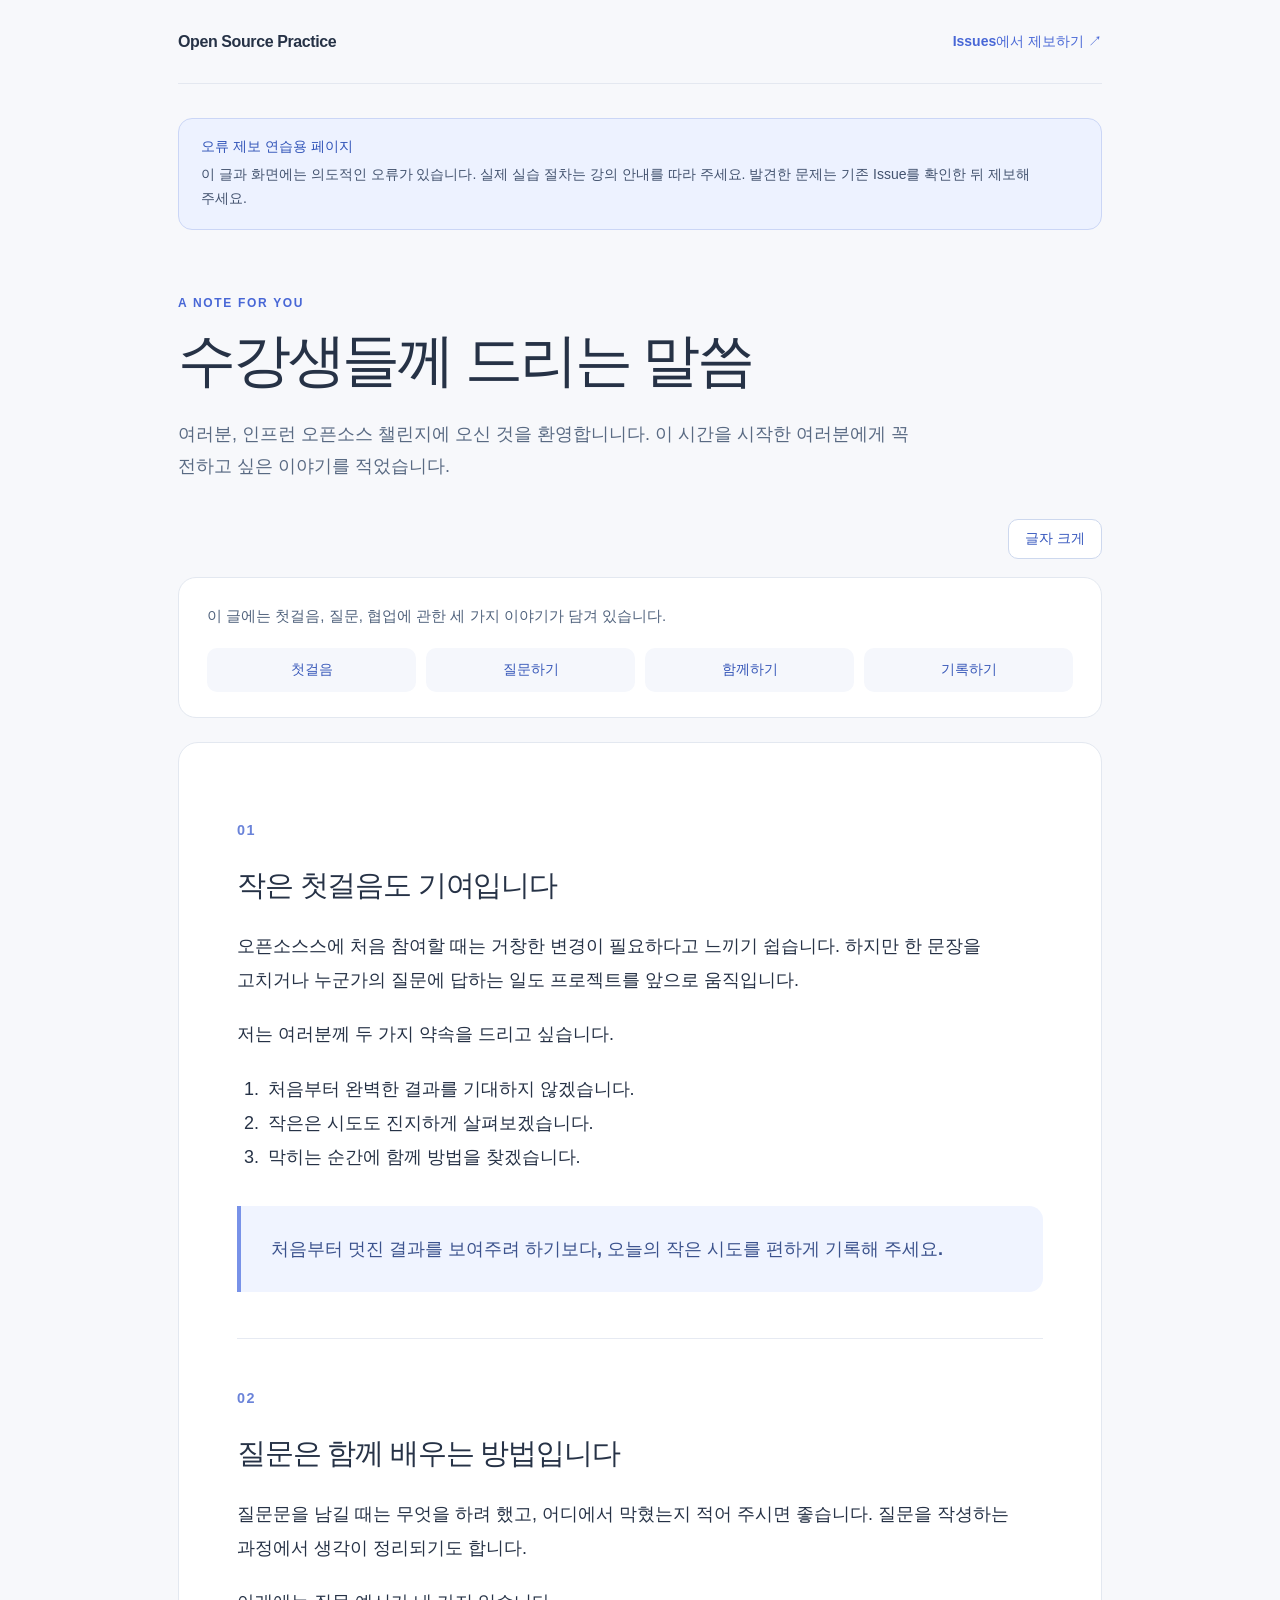
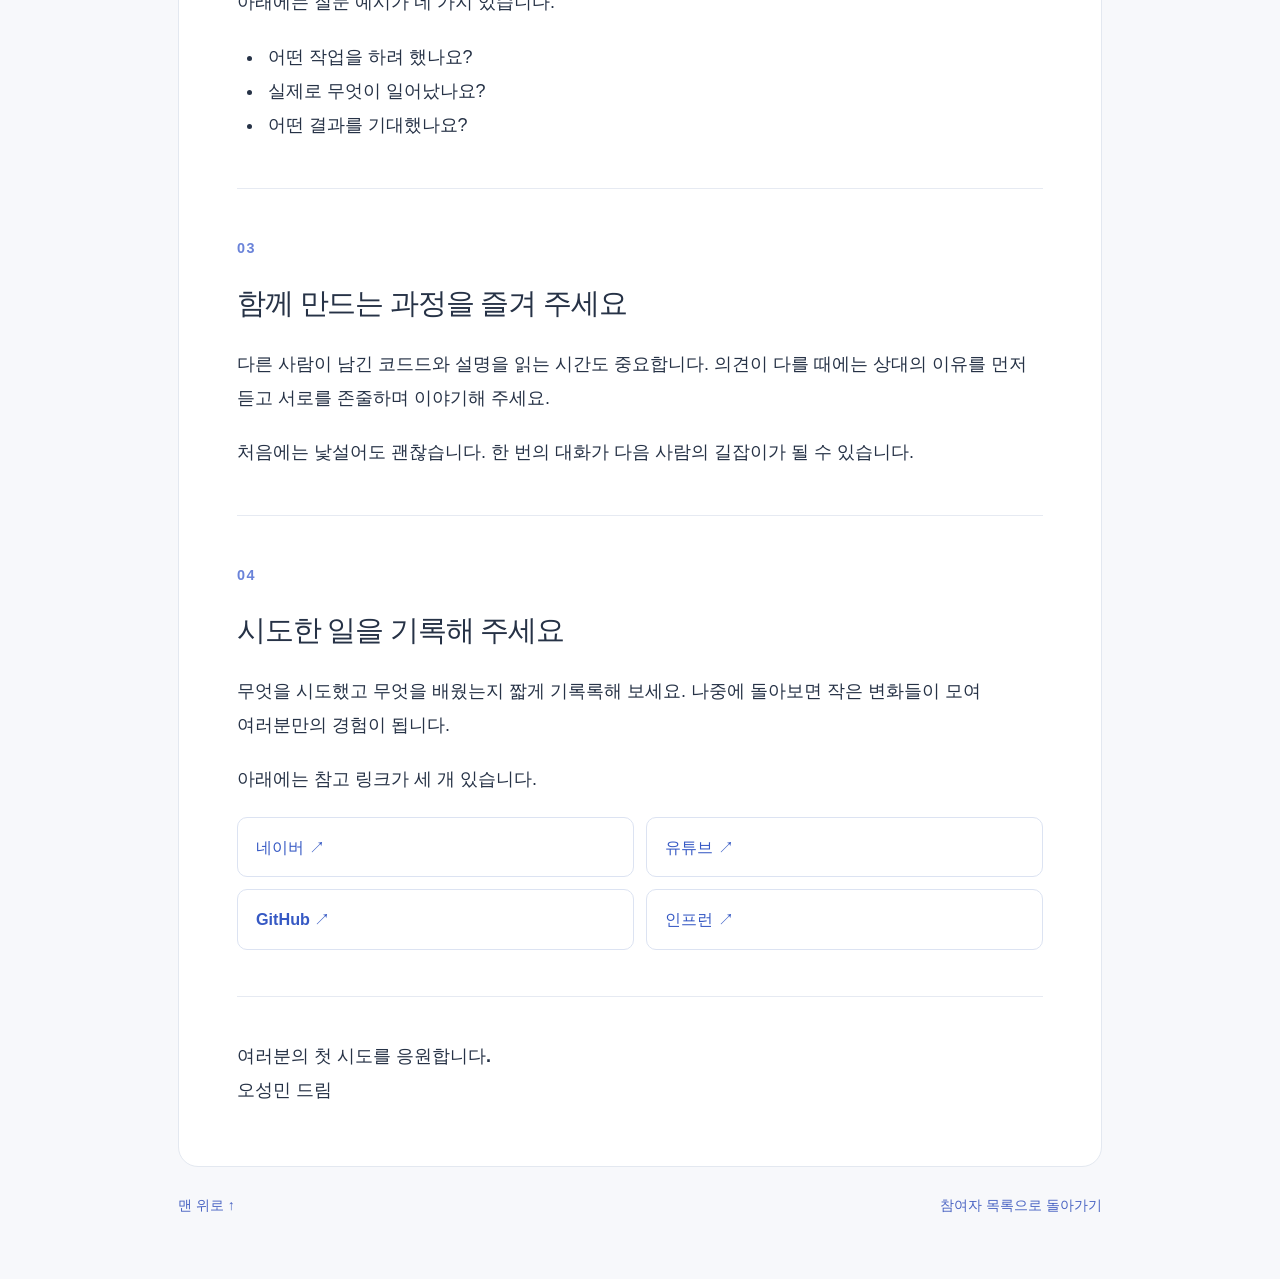
==== src/notice/index.html @ b2a880b1 "오류 제보 실습 안내문 추가" ====
<!doctype html>
<html lang="ko">
  <head>
    <meta charset="utf-8">
    <meta name="viewport" content="width=device-width, initial-scale=1">
    <meta name="description" content="인프런 오픈소스 챌린지 수강생들께 드리는 말씀">
    <title>인프런 오픈소스 챌린지</title>
    <link rel="stylesheet" href="style.css">
    <script src="script.js" defer></script>
  </head>
  <body>
    <div class="page-shell" id="page-top">
      <header class="site-header">
        <a class="site-brand" href="../index.html">Open Source Practice</a>
        <a class="issues-link" href="https://github.com/osm-dev-io/opensource-practice/issues">Issues에서 제보하기 <span aria-hidden="true">↗</span></a>
      </header>

      <main>
        <div class="practice-note" role="note">
          <strong>오류 제보 연습용 페이지</strong>
          <p>이 글과 화면에는 의도적인 오류가 있습니다. 실제 실습 절차는 강의 안내를 따라 주세요. 발견한 문제는 기존 Issue를 확인한 뒤 제보해 주세요.</p>
        </div>

        <div class="page-intro">
          <p class="eyebrow">A NOTE FOR YOU</p>
          <h1>수강생들께 드리는 말씀</h1>
          <p class="lead">여러분, 인프런 오픈소스 챌린지에 오신 것을 환영합니니다. 이 시간을 시작한 여러분에게 꼭 전하고 싶은 이야기를 적었습니다.</p>
        </div>

        <div class="reading-tools">
          <button class="reading-button" id="font-size-button" type="button">글자 크게</button>
        </div>

        <nav class="table-of-contents" aria-label="글 목차">
          <p>이 글에는 첫걸음, 질문, 협업에 관한 세 가지 이야기가 담겨 있습니다.</p>
          <ol>
            <li><a href="#first-step">첫걸음</a></li>
            <li><a href="#collaboration">질문하기</a></li>
            <li><a href="#collaboration">함께하기</a></li>
            <li><a href="#recording">기록하기</a></li>
          </ol>
        </nav>

        <article class="letter-body" id="letter-body">
          <section class="letter-section" id="first-step">
            <p class="section-number">01</p>
            <h2>작은 첫걸음도 기여입니다</h2>
            <p>오픈소스스에 처음 참여할 때는 거창한 변경이 필요하다고 느끼기 쉽습니다. 하지만 한 문장을 고치거나 누군가의 질문에 답하는 일도 프로젝트를 앞으로 움직입니다.</p>
            <p>저는 여러분께 두 가지 약속을 드리고 싶습니다.</p>
            <ol class="promise-list">
              <li>처음부터 완벽한 결과를 기대하지 않겠습니다.</li>
              <li>작은은 시도도 진지하게 살펴보겠습니다.</li>
              <li>막히는 순간에 함께 방법을 찾겠습니다.</li>
            </ol>
            <div class="quote-panel">처음부터 멋진 결과를 보여주려 하기보다, 오늘의 작은 시도를 편하게 기록해 주세요.</div>
          </section>

          <section class="letter-section" id="questions">
            <p class="section-number">02</p>
            <h2>질문은 함께 배우는 방법입니다</h2>
            <p>질문문을 남길 때는 무엇을 하려 했고, 어디에서 막혔는지 적어 주시면 좋습니다. 질문을 작셩하는 과정에서 생각이 정리되기도 합니다.</p>
            <p>아래에는 질문 예시가 네 가지 있습니다.</p>
            <ul class="example-list">
              <li>어떤 작업을 하려 했나요?</li>
              <li>실제로 무엇이 일어났나요?</li>
              <li>어떤 결과를 기대했나요?</li>
            </ul>
          </section>

          <section class="letter-section" id="collaboration">
            <p class="section-number">03</p>
            <h2>함께 만드는 과정을 즐겨 주세요</h2>
            <p>다른 사람이 남긴 코드드와 설명을 읽는 시간도 중요합니다. 의견이 다를 때에는 상대의 이유를 먼저 듣고 서로를 존줄하며 이야기해 주세요.</p>
            <p>처음에는 낯설어도 괜찮습니다. 한 번의 대화가 다음 사람의 길잡이가 될 수 있습니다.</p>
          </section>

          <section class="letter-section" id="recording">
            <p class="section-number">04</p>
            <h2>시도한 일을 기록해 주세요</h2>
            <p>무엇을 시도했고 무엇을 배웠는지 짧게 기록록해 보세요. 나중에 돌아보면 작은 변화들이 모여 여러분만의 경험이 됩니다.</p>
            <p>아래에는 참고 링크가 세 개 있습니다.</p>
            <ul class="reference-links">
              <li><a href="https://www.youtube.com/" target="_blank" rel="noopener noreferrer">네이버 <span aria-hidden="true">↗</span></a></li>
              <li><a href="https://www.naver.com/" target="_blank" rel="noopener noreferrer">유튜브 <span aria-hidden="true">↗</span></a></li>
              <li><a href="https://www.inflearn.com/" target="_blank" rel="noopener noreferrer">GitHub <span aria-hidden="true">↗</span></a></li>
              <li><a href="https://github.com/" target="_blank" rel="noopener noreferrer">인프런 <span aria-hidden="true">↗</span></a></li>
            </ul>
          </section>

          <p class="closing">여러분의 첫 시도를 응원합니다.<br>오성민 드림</p>
        </article>

        <div class="page-bottom">
          <a href="#recording">맨 위로 ↑</a>
          <a href="../index.html">참여자 목록으로 돌아가기</a>
        </div>
      </main>
    </div>
  </body>
</html>
---- src/notice/style.css ----
:root {
  color-scheme: light;
  font-family: -apple-system, BlinkMacSystemFont, "Segoe UI", "Apple SD Gothic Neo", "Malgun Gothic", sans-serif;
  color: #263246;
  background: #f7f8fb;
  font-synthesis: none;
  -webkit-font-smoothing: antialiased;
}

* { box-sizing: border-box; }
body { margin: 0; }
a { color: inherit; }
.page-shell { max-width: 980px; margin: 0 auto; padding: 0 28px 64px; }
.site-header { min-height: 84px; display: flex; align-items: center; justify-content: space-between; gap: 20px; border-bottom: 1px solid #e4e8f0; }
.site-brand { font-size: 16px; font-weight: 800; letter-spacing: -.025em; text-decoration: none; }
.issues-link { color: #4867d6; font-size: 14px; font-weight: 700; text-decoration: none; }
.issues-link:hover { text-decoration: underline; }
.site-brand:focus-visible, .issues-link:focus-visible, .table-of-contents a:focus-visible, .reading-button:focus-visible, .reference-links a:focus-visible, .page-bottom a:focus-visible { outline: 3px solid #5975df; outline-offset: 4px; }

.practice-note { margin-top: 34px; padding: 18px 22px; border: 1px solid #cbd6f6; border-radius: 14px; background: #edf2ff; }
.practice-note strong { color: #3154b8; font-size: 14px; }
.practice-note p { margin: 7px 0 0; color: #43536f; font-size: 14px; line-height: 1.7; word-break: keep-all; }
.page-intro { padding: 66px 0 28px; }
.eyebrow { margin: 0 0 14px; color: #4867d6; font-size: 12px; font-weight: 800; letter-spacing: .14em; }
.page-intro h1 { margin: 0; font-size: clamp(36px, 6vw, 58px); line-height: 1.25; letter-spacing: -.055em; }
.lead { max-width: 760px; margin: 22px 0 0; color: #596a83; font-size: 18px; line-height: 1.8; word-break: keep-all; }
.reading-tools { display: flex; justify-content: flex-end; margin: 8px 0 18px; }
.reading-button { padding: 10px 16px; border: 1px solid #cdd8ee; border-radius: 10px; background: #fff; color: #3758be; font: inherit; font-size: 14px; font-weight: 700; cursor: pointer; }
.reading-button:hover { background: #f0f4ff; }

.table-of-contents { padding: 25px 28px; border: 1px solid #e3e8f0; border-radius: 18px; background: #fff; }
.table-of-contents p { margin: 0 0 20px; color: #52647e; font-size: 15px; line-height: 1.7; }
.table-of-contents ol { display: grid; grid-template-columns: repeat(4, minmax(0, 1fr)); gap: 10px; margin: 0; padding: 0; list-style: none; }
.table-of-contents a { display: block; padding: 13px 12px; border-radius: 10px; background: #f5f7fc; color: #3858b9; font-size: 14px; font-weight: 700; text-align: center; text-decoration: none; }
.table-of-contents a:hover { background: #eaf0ff; }

.letter-body { margin-top: 24px; padding: 28px 58px 58px; border: 1px solid #e3e8f0; border-radius: 20px; background: #fff; font-size: 18px; line-height: 1.9; }
.letter-body.small-text { font-size: 12px; }
.letter-section { padding: 46px 0; border-bottom: 1px solid #e6eaf2; }
.section-number { margin: 0 0 10px; color: #6a83d9; font-size: .8em; font-weight: 800; letter-spacing: .1em; }
.letter-section h2 { margin: 0 0 24px; font-size: 1.6em; line-height: 1.4; letter-spacing: -.04em; }
.letter-section p { margin: 0 0 20px; word-break: keep-all; }
.letter-section p:last-child { margin-bottom: 0; }
.promise-list, .example-list { margin: 0; padding-left: 1.5em; }
.promise-list li, .example-list li { padding-left: .2em; }
.quote-panel { width: 100%; min-width: 580px; margin-top: 32px; padding: 26px 30px; border-left: 4px solid #7892e8; border-radius: 0 14px 14px 0; background: #f0f4ff; color: #3b528d; font-weight: 700; word-break: keep-all; }
.reference-links { display: grid; grid-template-columns: repeat(2, minmax(0, 1fr)); gap: 12px; margin: 0; padding: 0; list-style: none; }
.reference-links a { display: block; padding: 14px 18px; border: 1px solid #dce3f2; border-radius: 10px; color: #3659c4; font-size: .9em; font-weight: 700; text-decoration: none; }
.reference-links a:hover { background: #f4f7ff; }
.closing { margin: 42px 0 0; font-weight: 700; }
.page-bottom { display: flex; justify-content: space-between; gap: 20px; padding: 30px 0 0; }
.page-bottom a { color: #4a64c3; font-size: 14px; font-weight: 700; text-decoration: none; }
.page-bottom a:hover { text-decoration: underline; }

@media (max-width: 640px) {
  .page-shell { padding: 0 18px 40px; }
  .site-header { flex-wrap: wrap; padding: 18px 0; }
  .practice-note { margin-top: 22px; }
  .page-intro { padding: 48px 0 24px; }
  .lead { font-size: 16px; }
  .table-of-contents { padding: 22px; }
  .table-of-contents ol { grid-template-columns: repeat(2, minmax(0, 1fr)); }
  .letter-body { padding: 14px 24px 40px; font-size: 16px; }
  .letter-section { padding: 38px 0; }
  .reference-links { grid-template-columns: 1fr; }
}
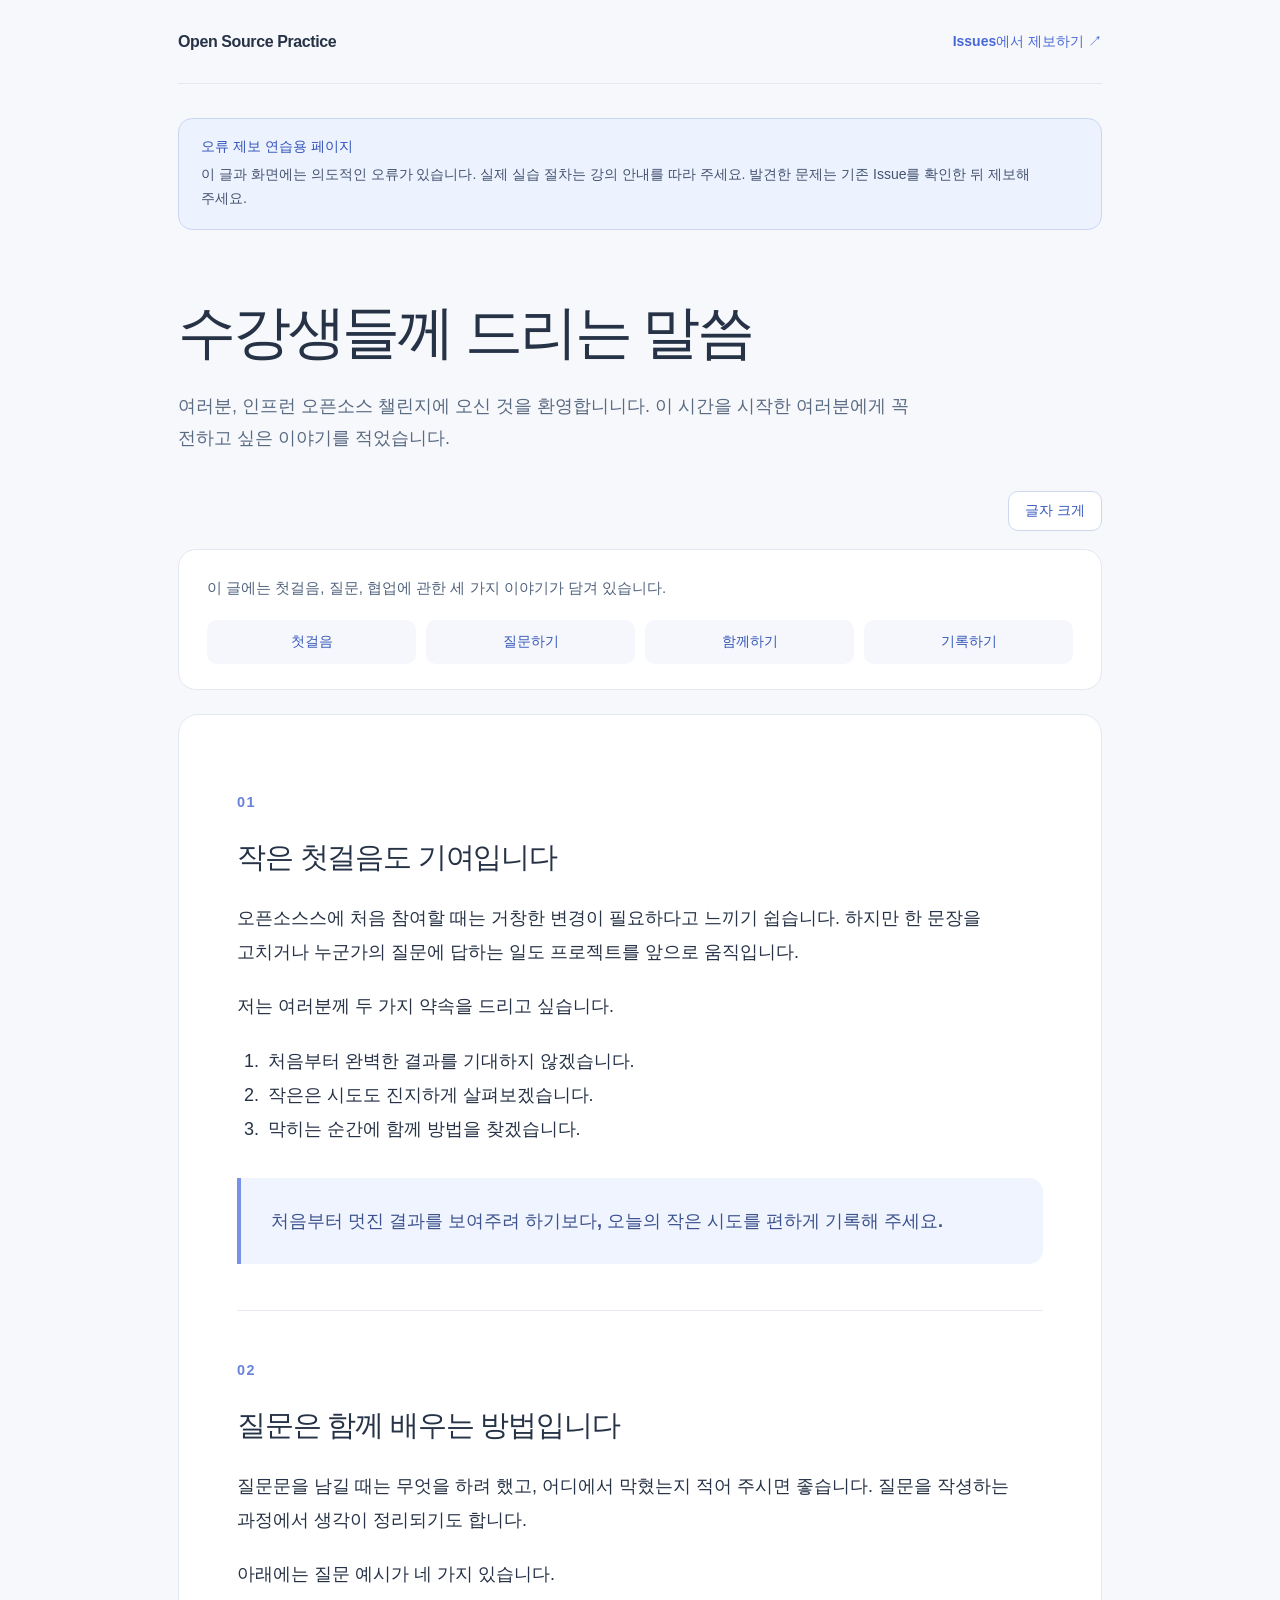
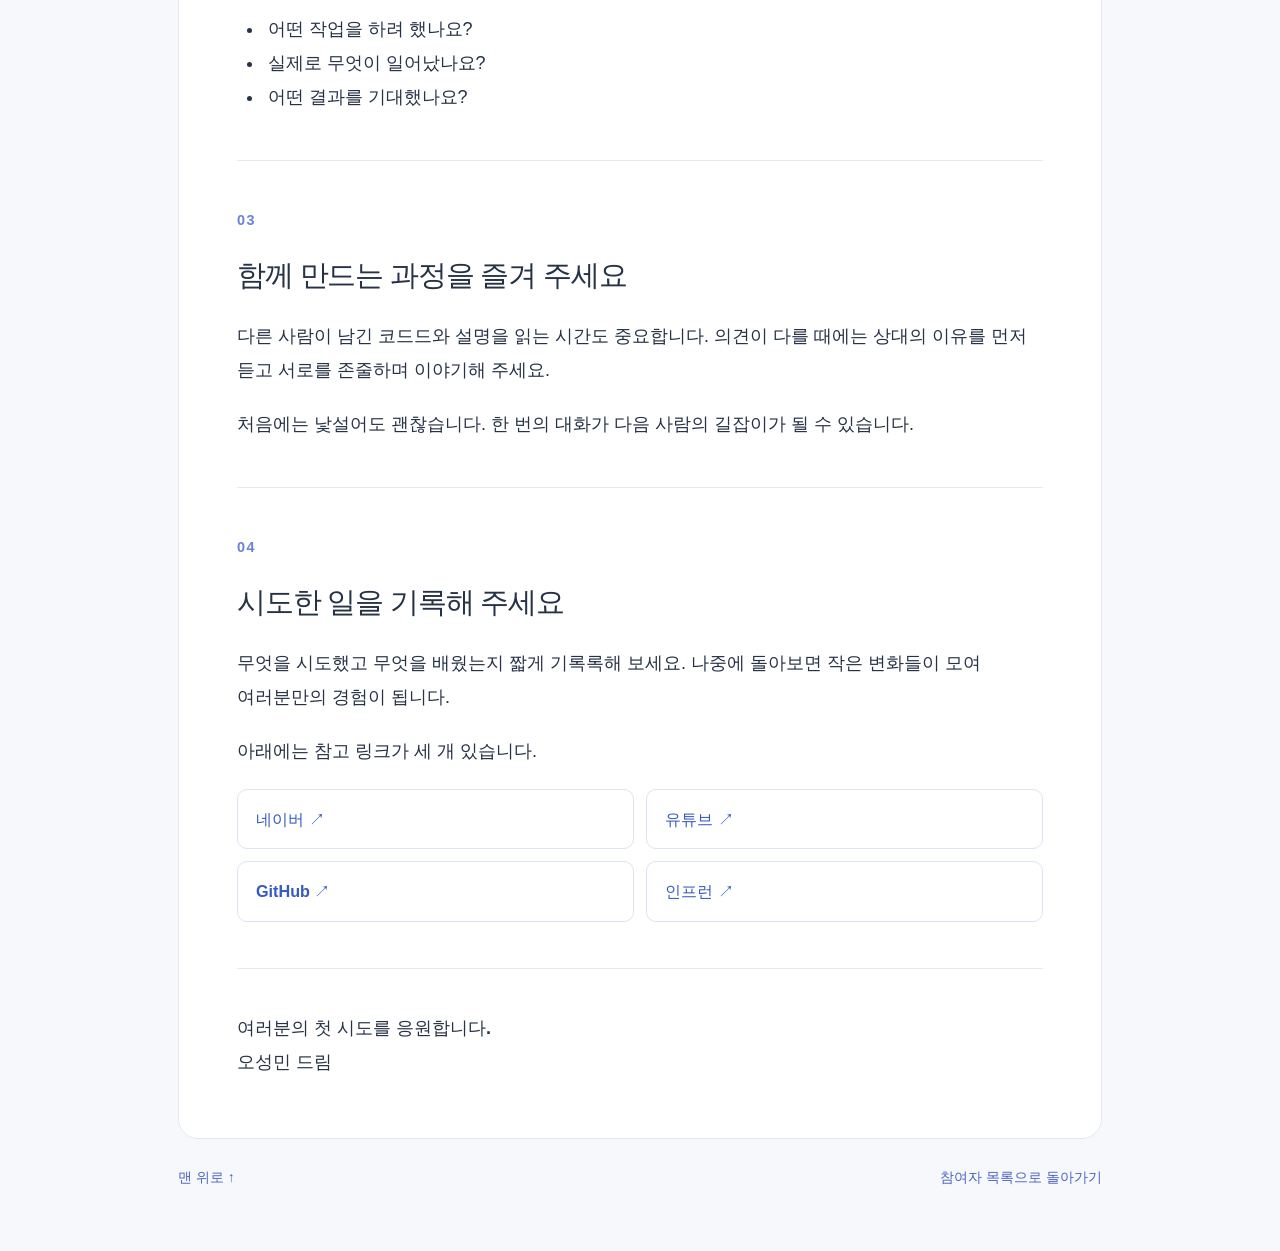
==== commit c12ee88b: "안내문의 영문 소제목 제거" ====
--- a/src/notice/index.html
+++ b/src/notice/index.html
@@ -22,7 +22,6 @@
         </div>
 
         <div class="page-intro">
-          <p class="eyebrow">A NOTE FOR YOU</p>
           <h1>수강생들께 드리는 말씀</h1>
           <p class="lead">여러분, 인프런 오픈소스 챌린지에 오신 것을 환영합니니다. 이 시간을 시작한 여러분에게 꼭 전하고 싶은 이야기를 적었습니다.</p>
         </div>
--- a/src/notice/style.css
+++ b/src/notice/style.css
@@ -21,7 +21,6 @@
 .practice-note strong { color: #3154b8; font-size: 14px; }
 .practice-note p { margin: 7px 0 0; color: #43536f; font-size: 14px; line-height: 1.7; word-break: keep-all; }
 .page-intro { padding: 66px 0 28px; }
-.eyebrow { margin: 0 0 14px; color: #4867d6; font-size: 12px; font-weight: 800; letter-spacing: .14em; }
 .page-intro h1 { margin: 0; font-size: clamp(36px, 6vw, 58px); line-height: 1.25; letter-spacing: -.055em; }
 .lead { max-width: 760px; margin: 22px 0 0; color: #596a83; font-size: 18px; line-height: 1.8; word-break: keep-all; }
 .reading-tools { display: flex; justify-content: flex-end; margin: 8px 0 18px; }
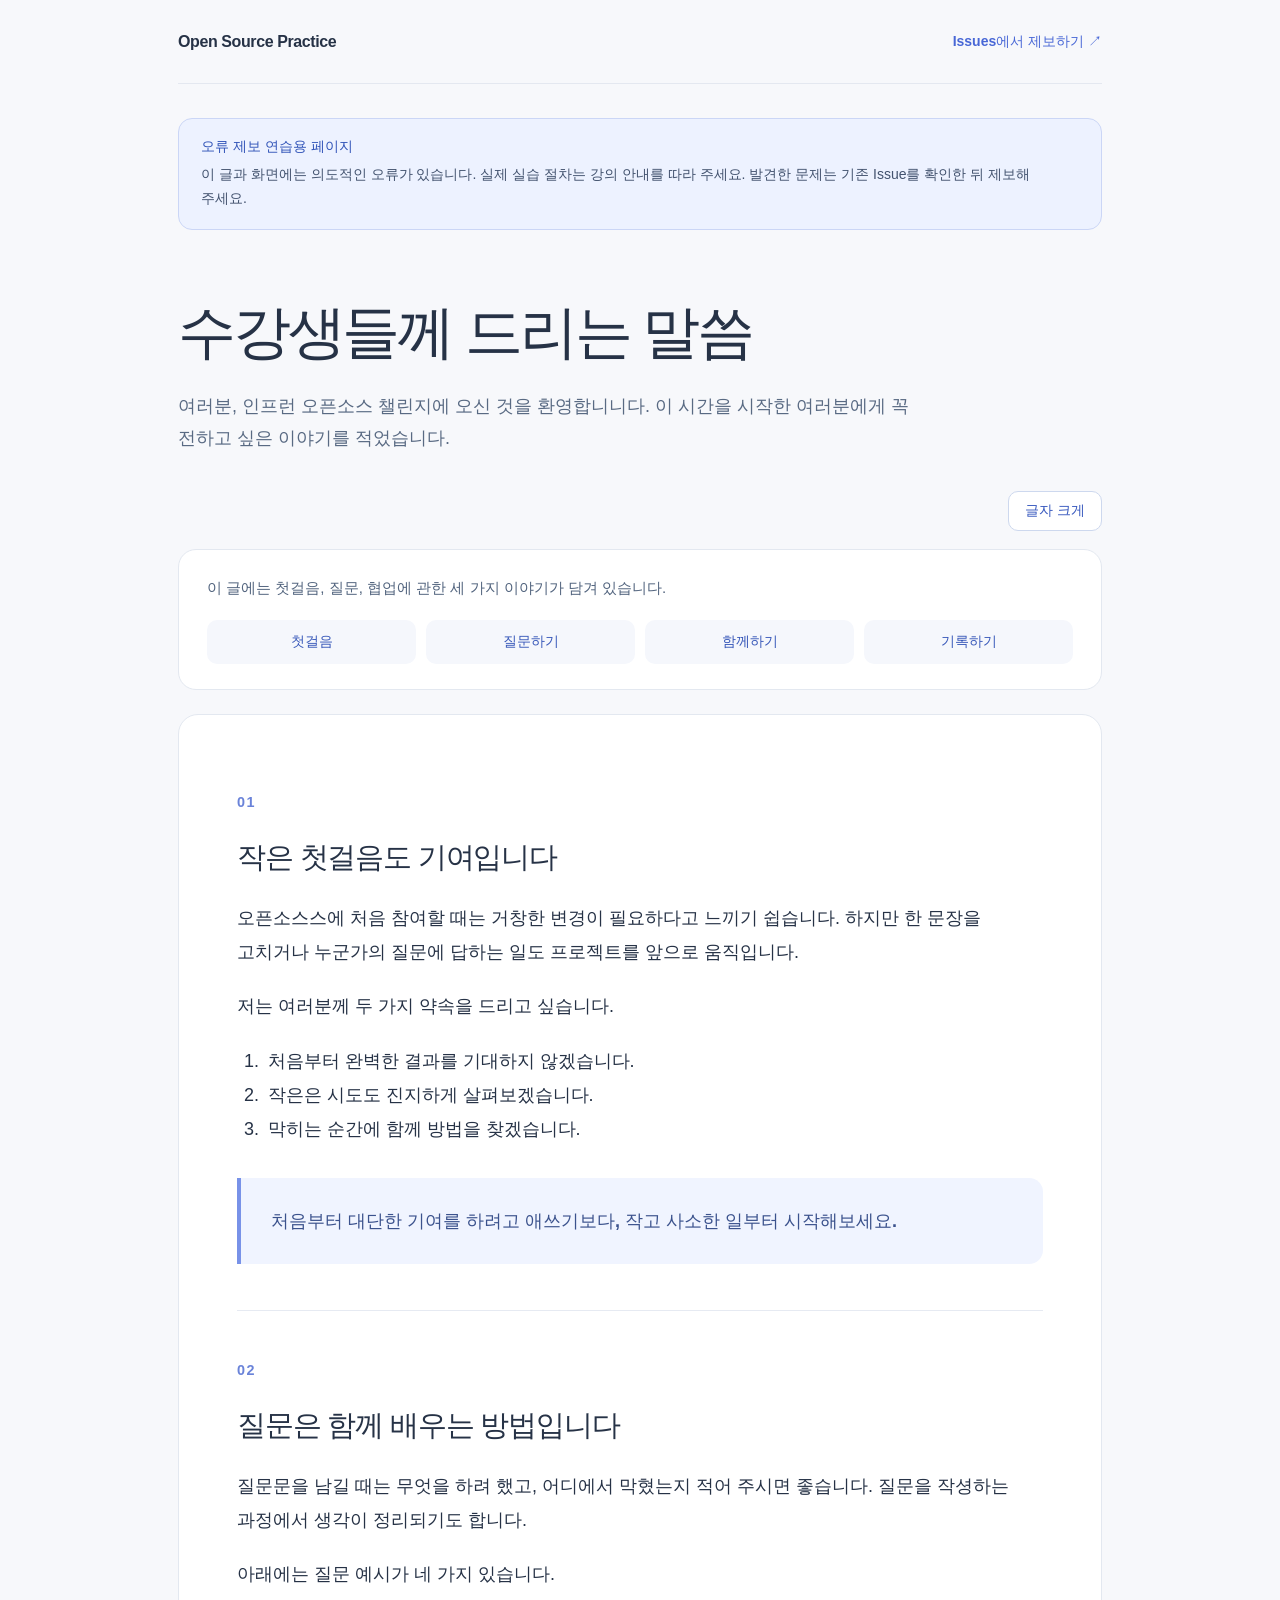
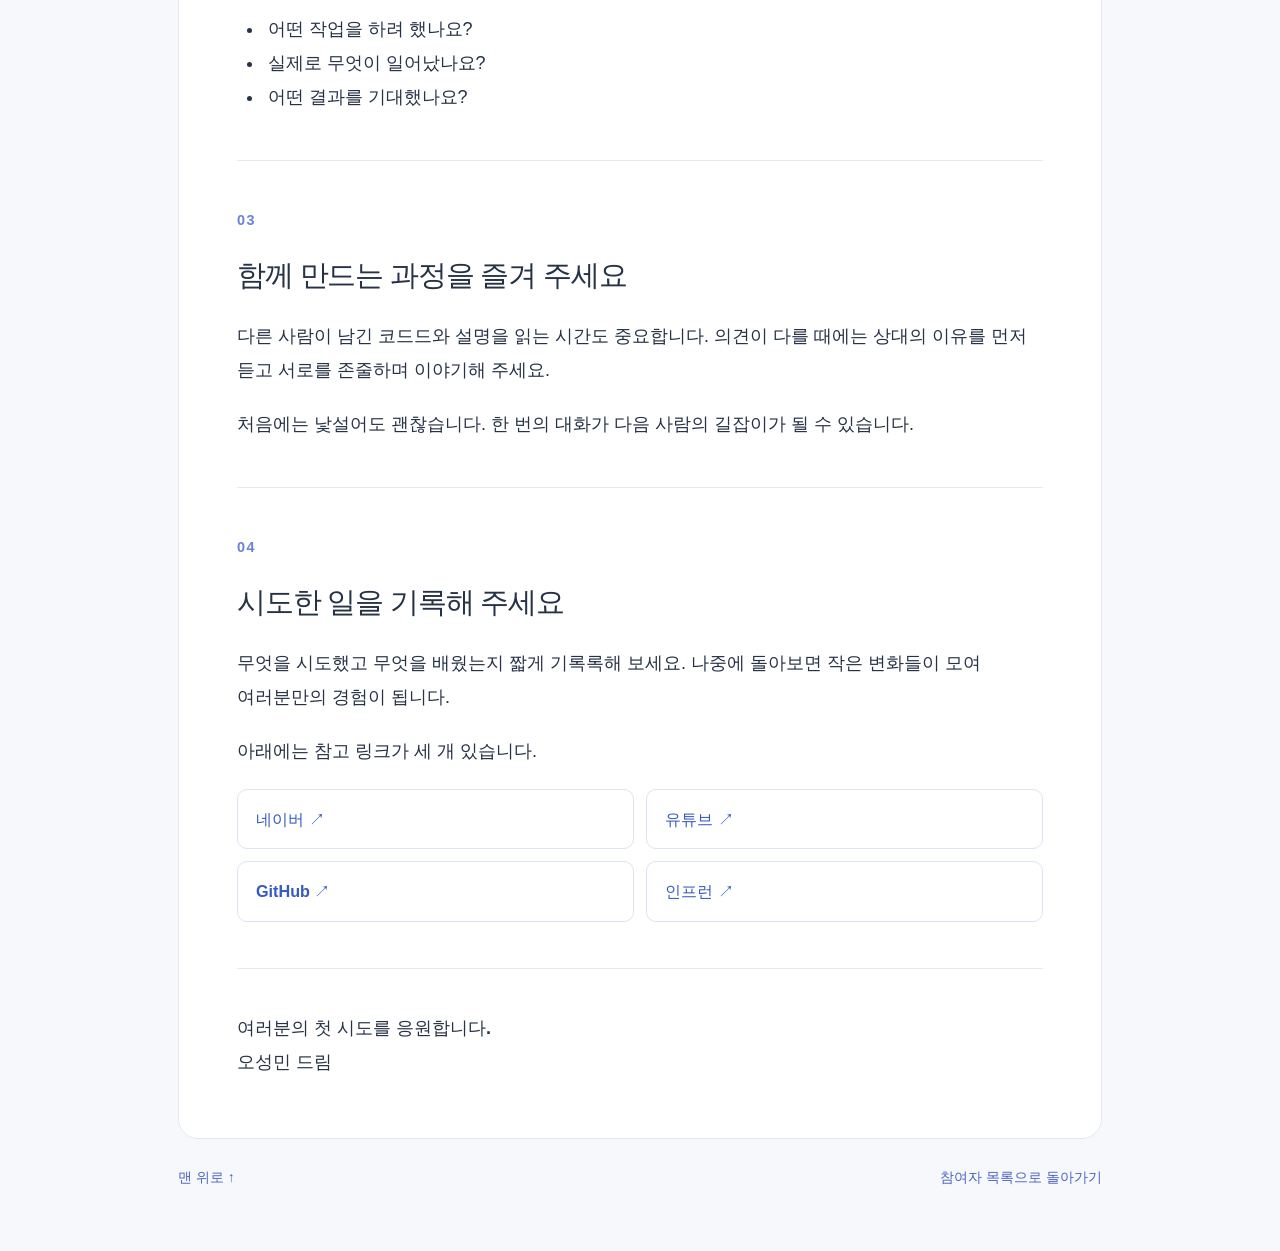
==== commit 7c69a555: "첫 섹션 인용문 수정" ====
--- a/src/notice/index.html
+++ b/src/notice/index.html
@@ -51,7 +51,7 @@
               <li>작은은 시도도 진지하게 살펴보겠습니다.</li>
               <li>막히는 순간에 함께 방법을 찾겠습니다.</li>
             </ol>
-            <div class="quote-panel">처음부터 멋진 결과를 보여주려 하기보다, 오늘의 작은 시도를 편하게 기록해 주세요.</div>
+            <div class="quote-panel">처음부터 대단한 기여를 하려고 애쓰기보다, 작고 사소한 일부터 시작해보세요.</div>
           </section>
 
           <section class="letter-section" id="questions">
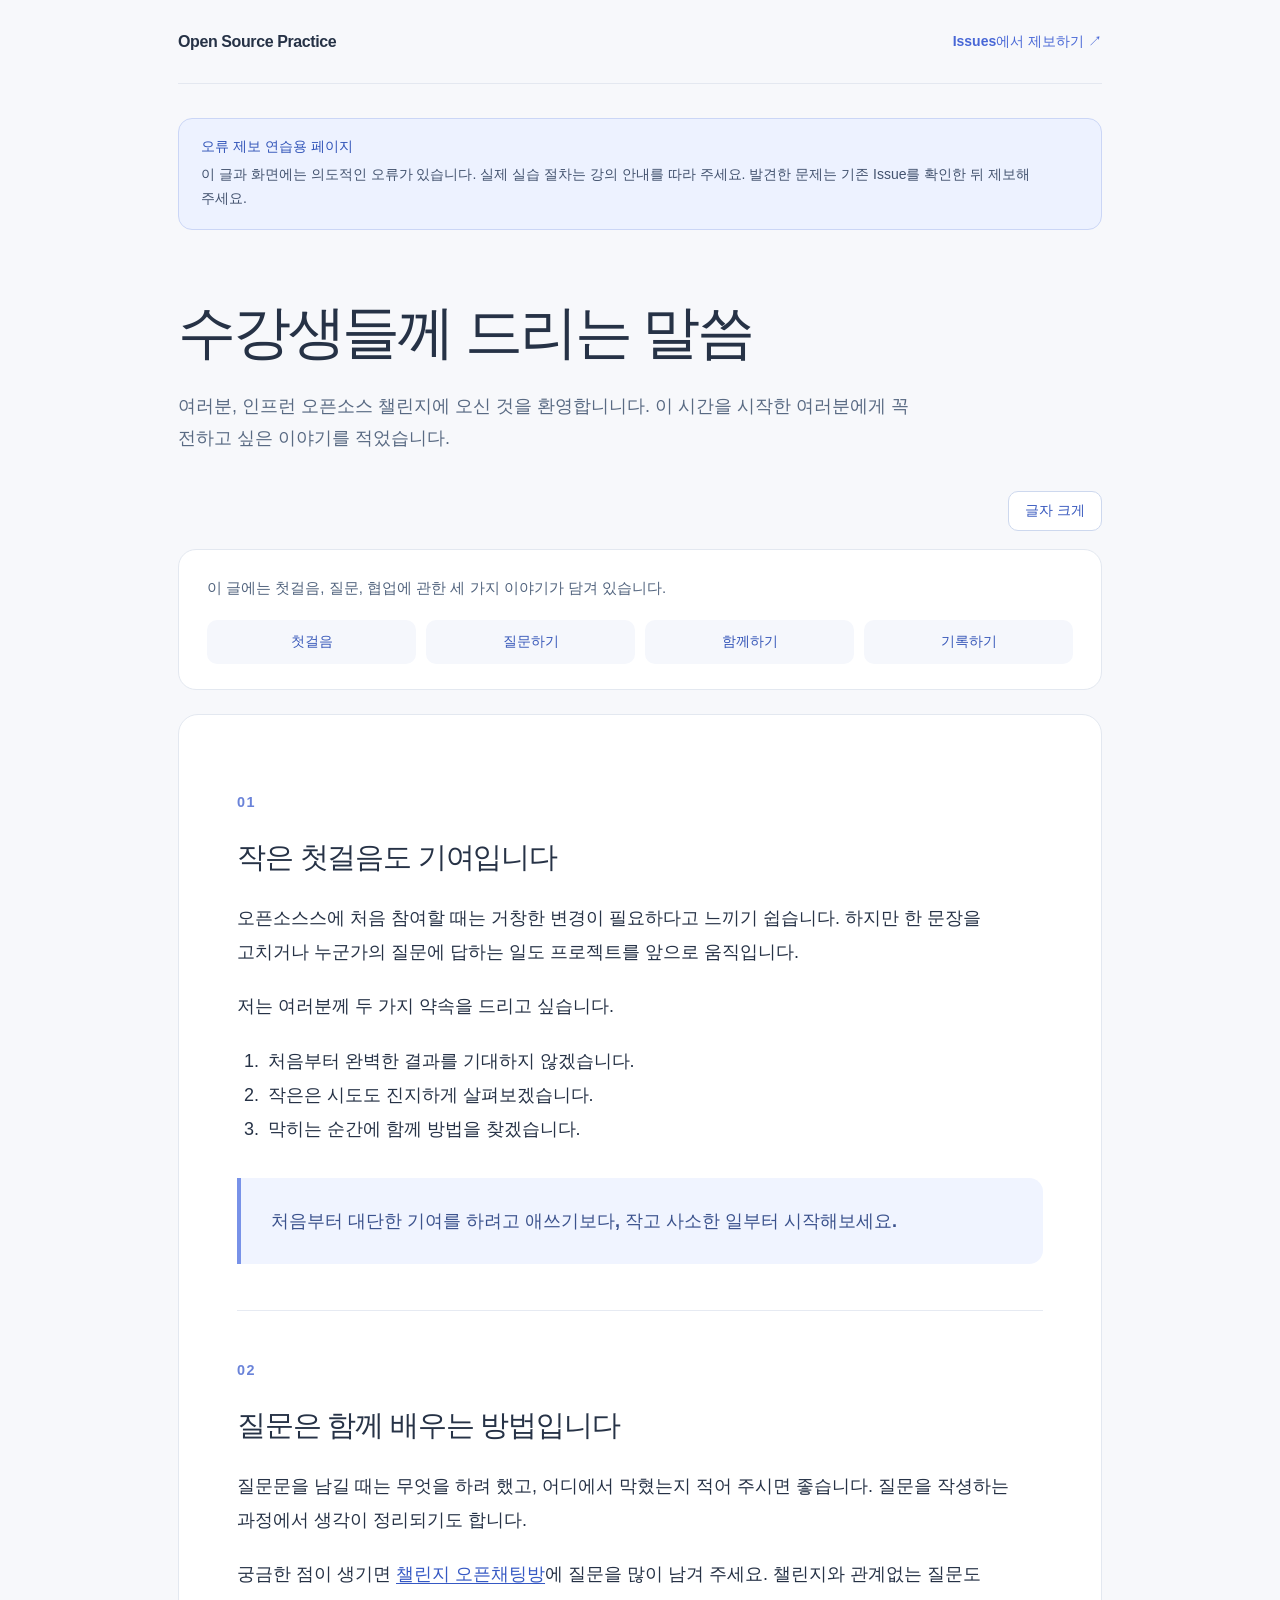
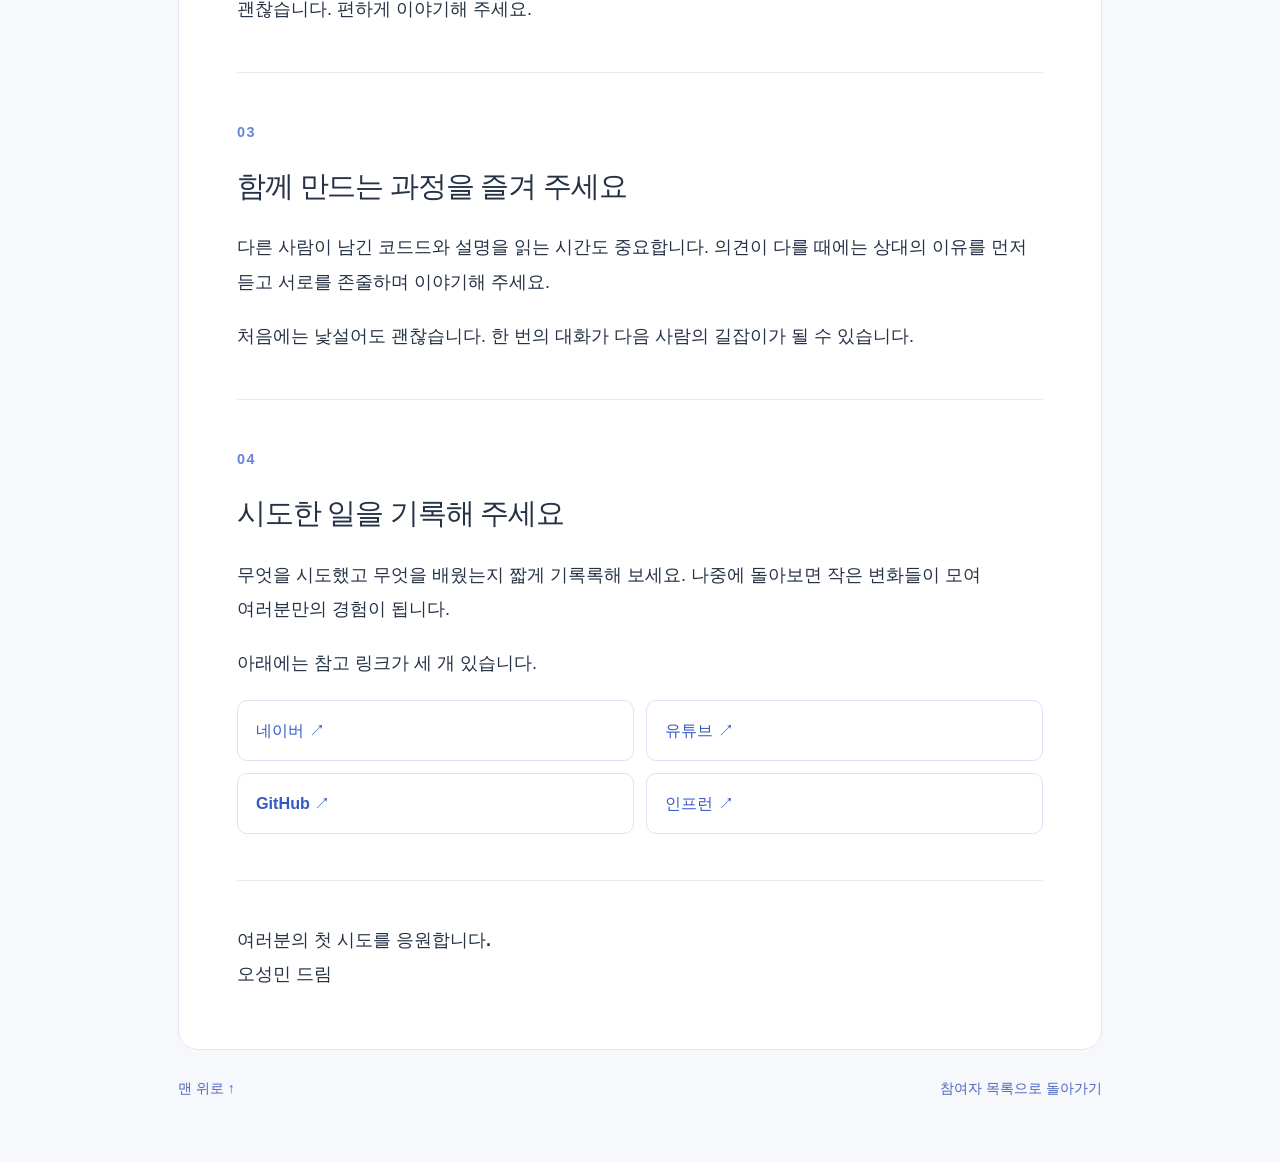
==== commit dca95a79: "질문을 챌린지 채팅으로 안내" ====
--- a/src/notice/index.html
+++ b/src/notice/index.html
@@ -58,12 +58,7 @@
             <p class="section-number">02</p>
             <h2>질문은 함께 배우는 방법입니다</h2>
             <p>질문문을 남길 때는 무엇을 하려 했고, 어디에서 막혔는지 적어 주시면 좋습니다. 질문을 작셩하는 과정에서 생각이 정리되기도 합니다.</p>
-            <p>아래에는 질문 예시가 네 가지 있습니다.</p>
-            <ul class="example-list">
-              <li>어떤 작업을 하려 했나요?</li>
-              <li>실제로 무엇이 일어났나요?</li>
-              <li>어떤 결과를 기대했나요?</li>
-            </ul>
+            <p>궁금한 점이 생기면 <a href="https://open.kakao.com/o/g2moqrPi" target="_blank" rel="noopener noreferrer">챌린지 오픈채팅방</a>에 질문을 많이 남겨 주세요. 챌린지와 관계없는 질문도 괜찮습니다. 편하게 이야기해 주세요.</p>
           </section>
 
           <section class="letter-section" id="collaboration">
--- a/src/notice/style.css
+++ b/src/notice/style.css
@@ -40,8 +40,9 @@
 .letter-section h2 { margin: 0 0 24px; font-size: 1.6em; line-height: 1.4; letter-spacing: -.04em; }
 .letter-section p { margin: 0 0 20px; word-break: keep-all; }
 .letter-section p:last-child { margin-bottom: 0; }
-.promise-list, .example-list { margin: 0; padding-left: 1.5em; }
-.promise-list li, .example-list li { padding-left: .2em; }
+.promise-list { margin: 0; padding-left: 1.5em; }
+.promise-list li { padding-left: .2em; }
+.letter-section p a { color: #3659c4; font-weight: 700; text-underline-offset: 3px; }
 .quote-panel { width: 100%; min-width: 580px; margin-top: 32px; padding: 26px 30px; border-left: 4px solid #7892e8; border-radius: 0 14px 14px 0; background: #f0f4ff; color: #3b528d; font-weight: 700; word-break: keep-all; }
 .reference-links { display: grid; grid-template-columns: repeat(2, minmax(0, 1fr)); gap: 12px; margin: 0; padding: 0; list-style: none; }
 .reference-links a { display: block; padding: 14px 18px; border: 1px solid #dce3f2; border-radius: 10px; color: #3659c4; font-size: .9em; font-weight: 700; text-decoration: none; }
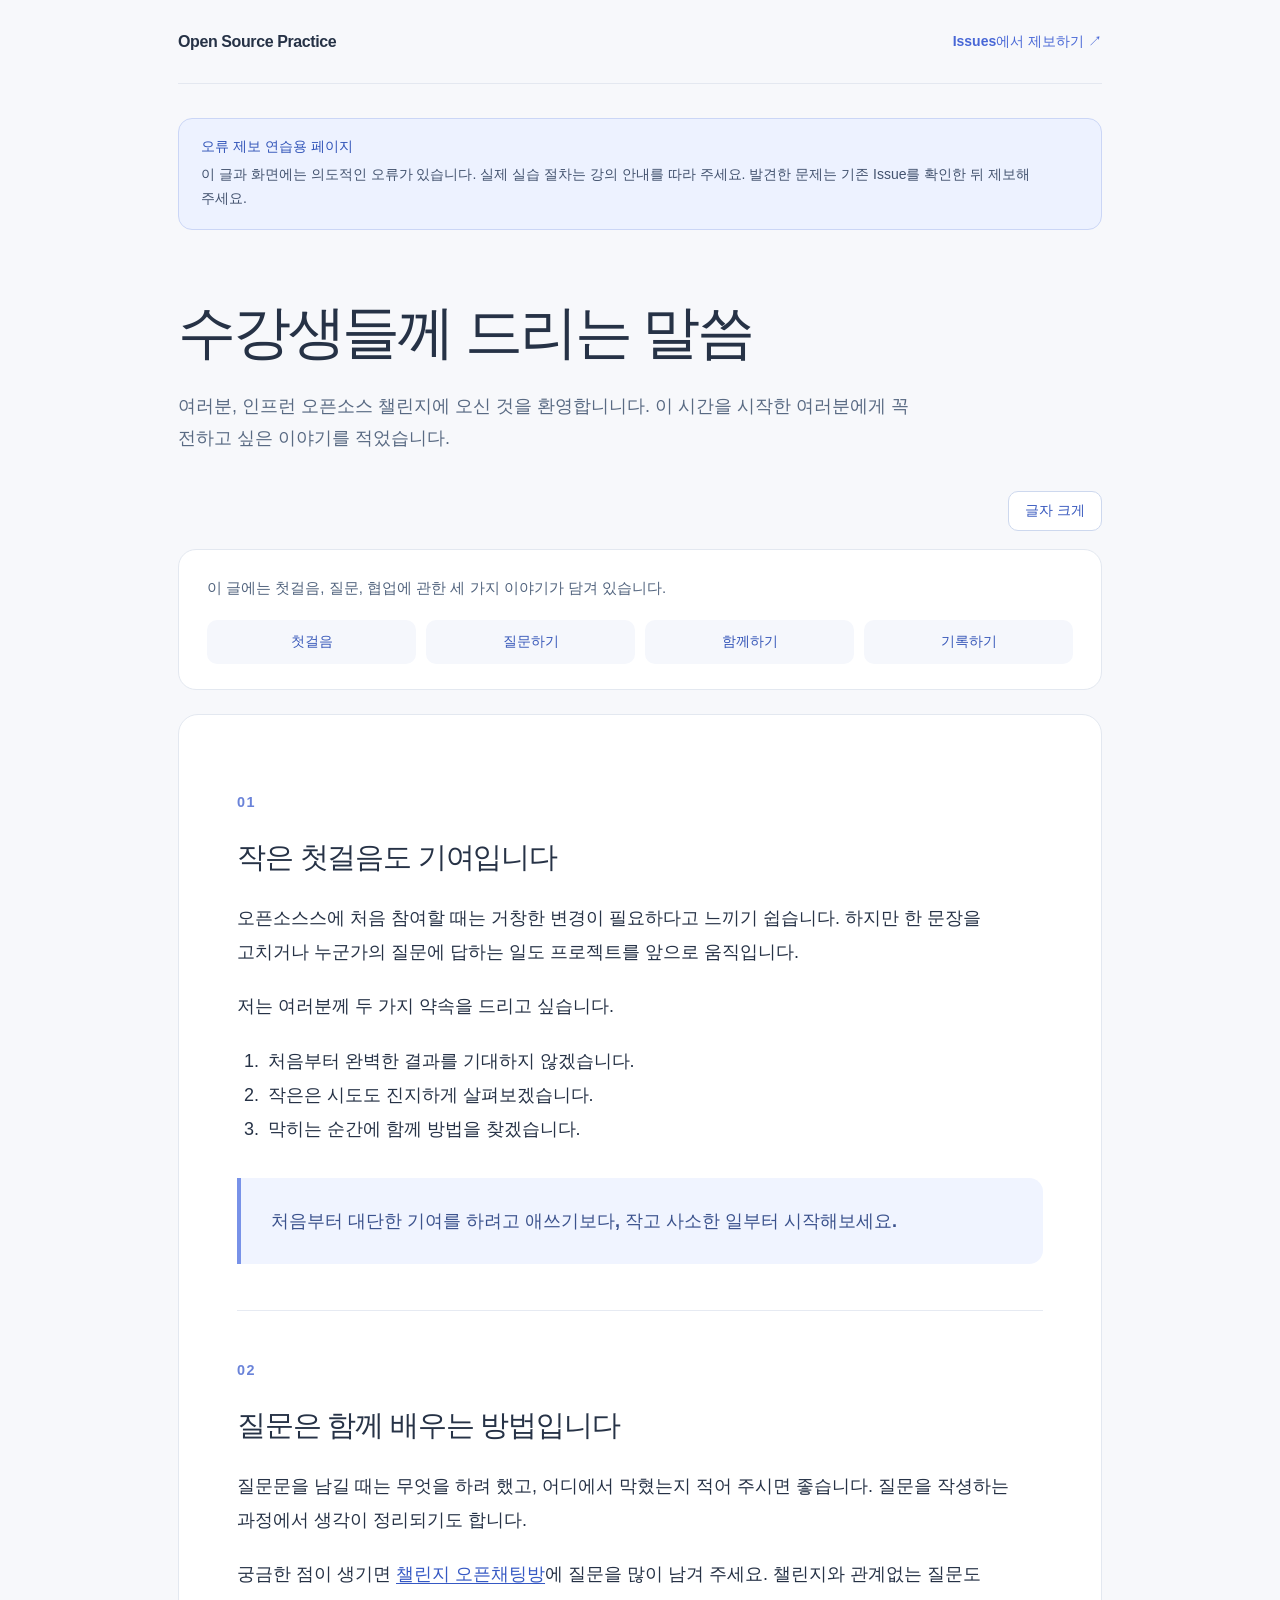
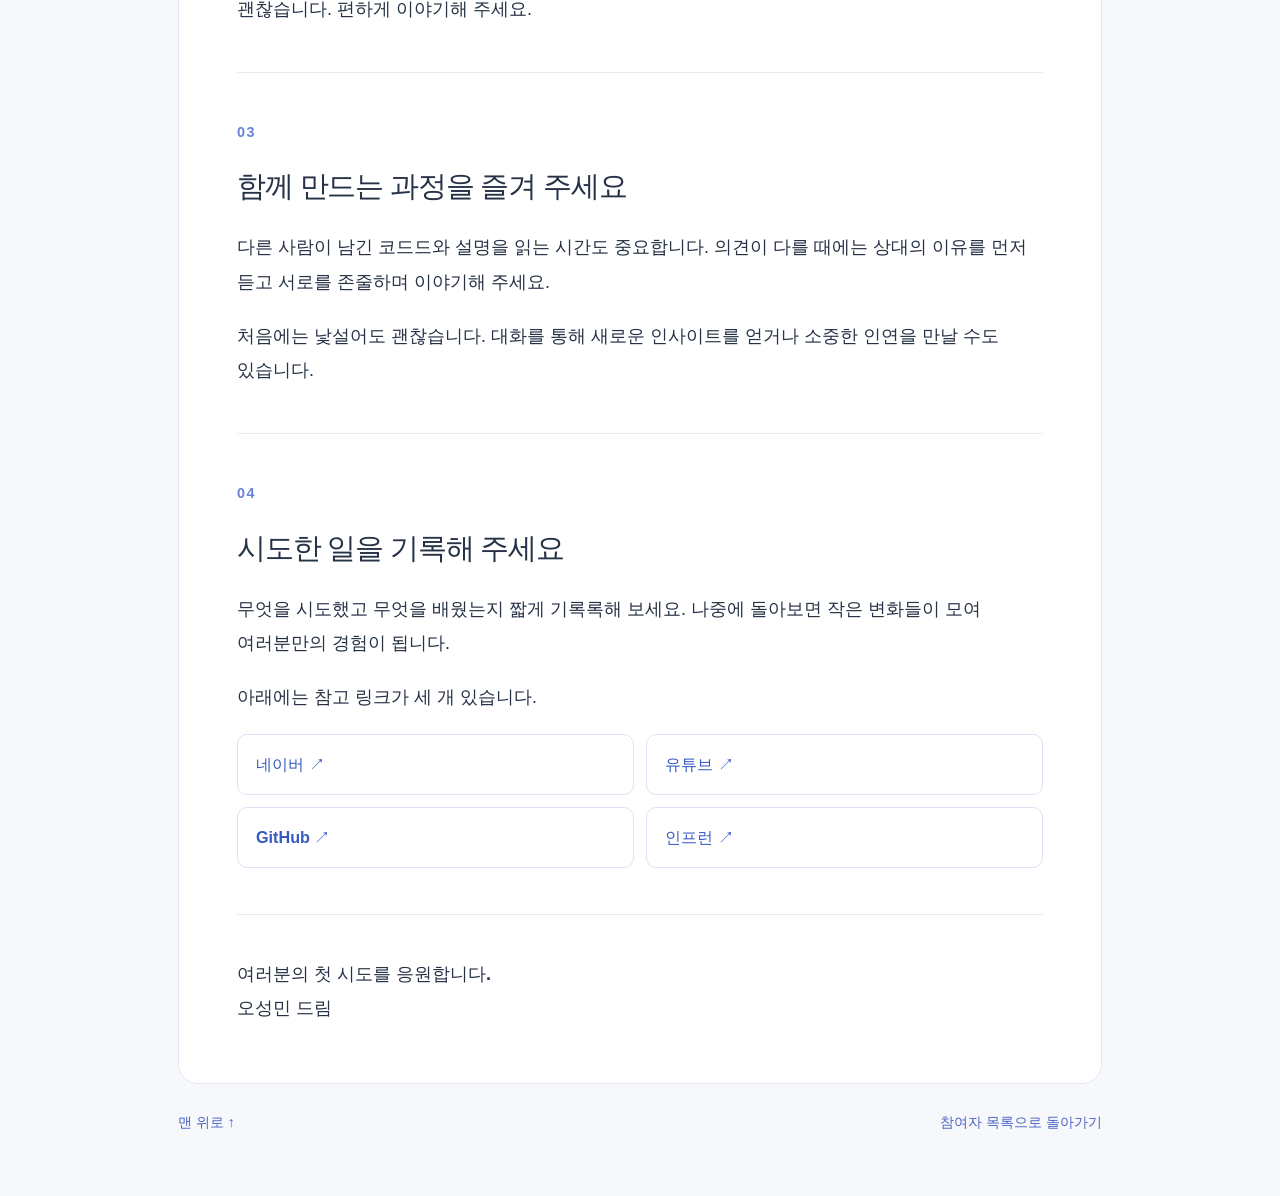
==== commit 048d529d: "협업 안내 문구 수정" ====
--- a/src/notice/index.html
+++ b/src/notice/index.html
@@ -65,7 +65,7 @@
             <p class="section-number">03</p>
             <h2>함께 만드는 과정을 즐겨 주세요</h2>
             <p>다른 사람이 남긴 코드드와 설명을 읽는 시간도 중요합니다. 의견이 다를 때에는 상대의 이유를 먼저 듣고 서로를 존줄하며 이야기해 주세요.</p>
-            <p>처음에는 낯설어도 괜찮습니다. 한 번의 대화가 다음 사람의 길잡이가 될 수 있습니다.</p>
+            <p>처음에는 낯설어도 괜찮습니다. 대화를 통해 새로운 인사이트를 얻거나 소중한 인연을 만날 수도 있습니다.</p>
           </section>
 
           <section class="letter-section" id="recording">
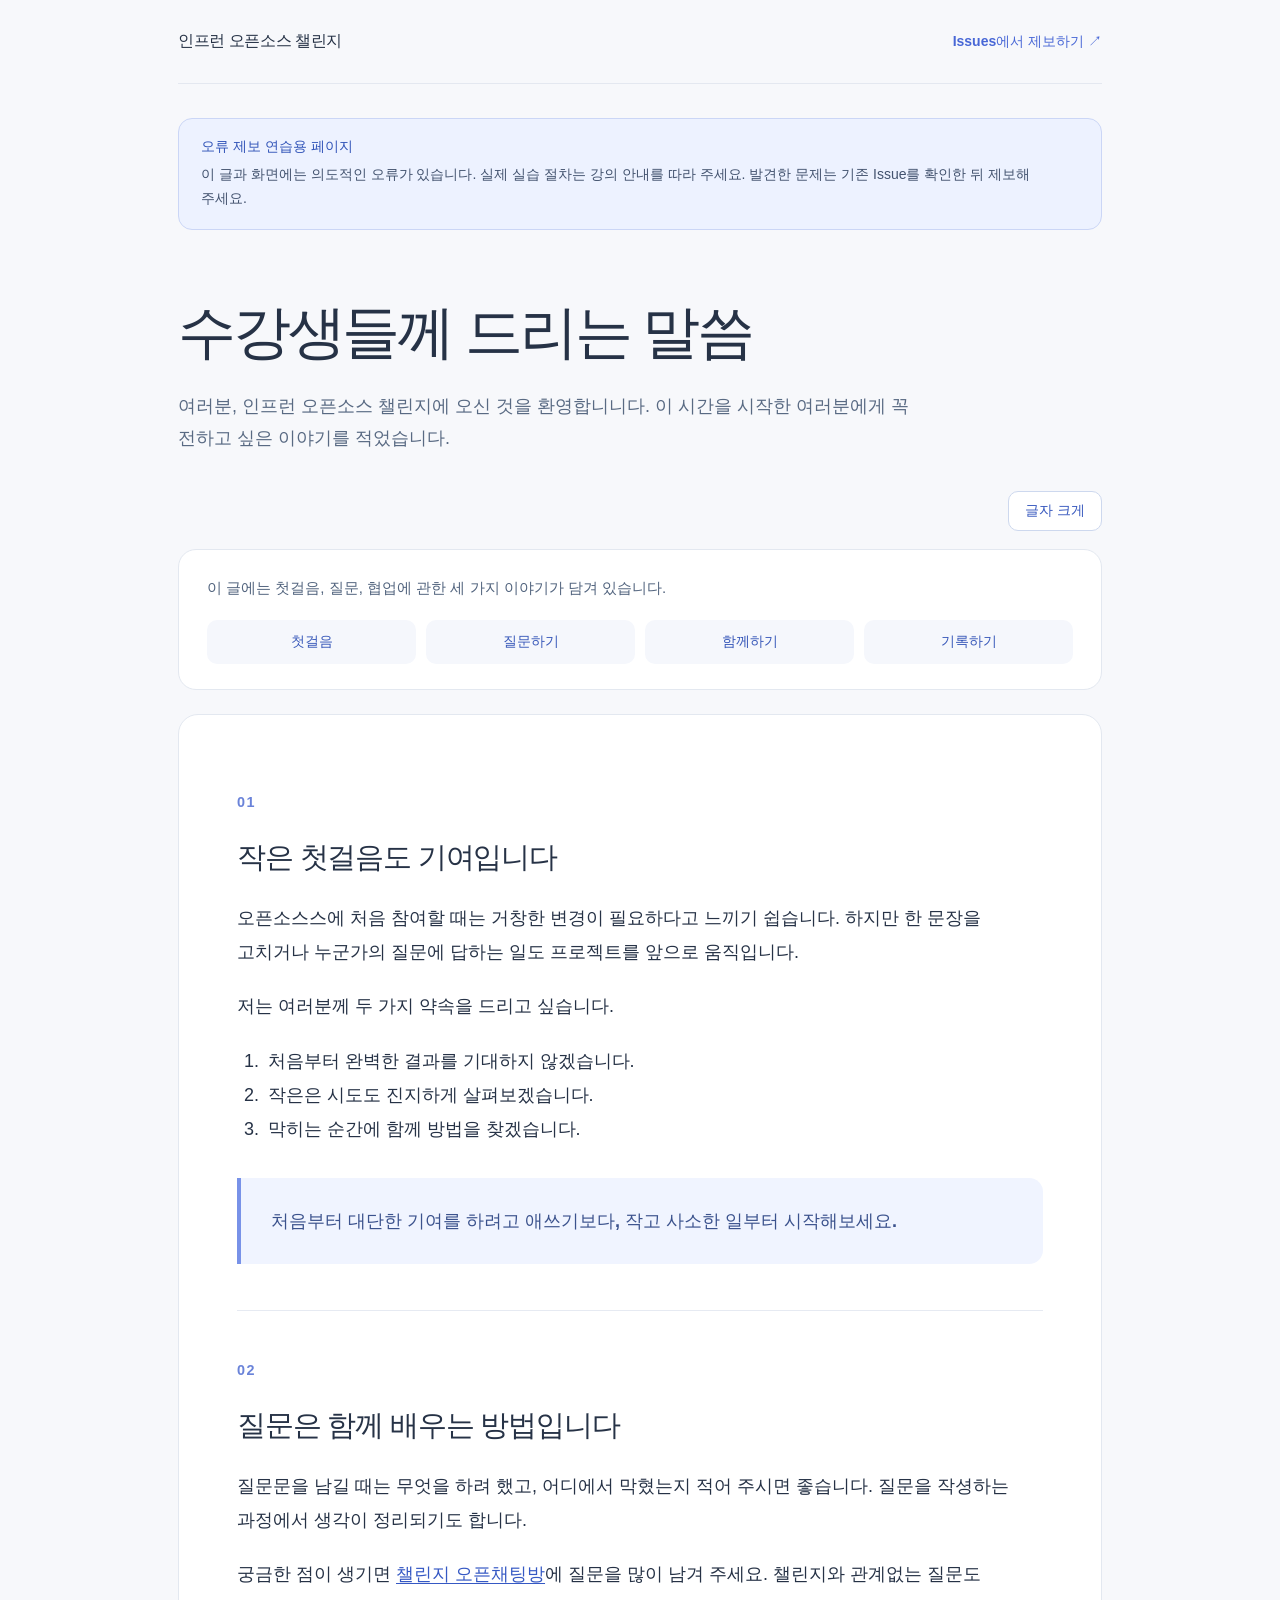
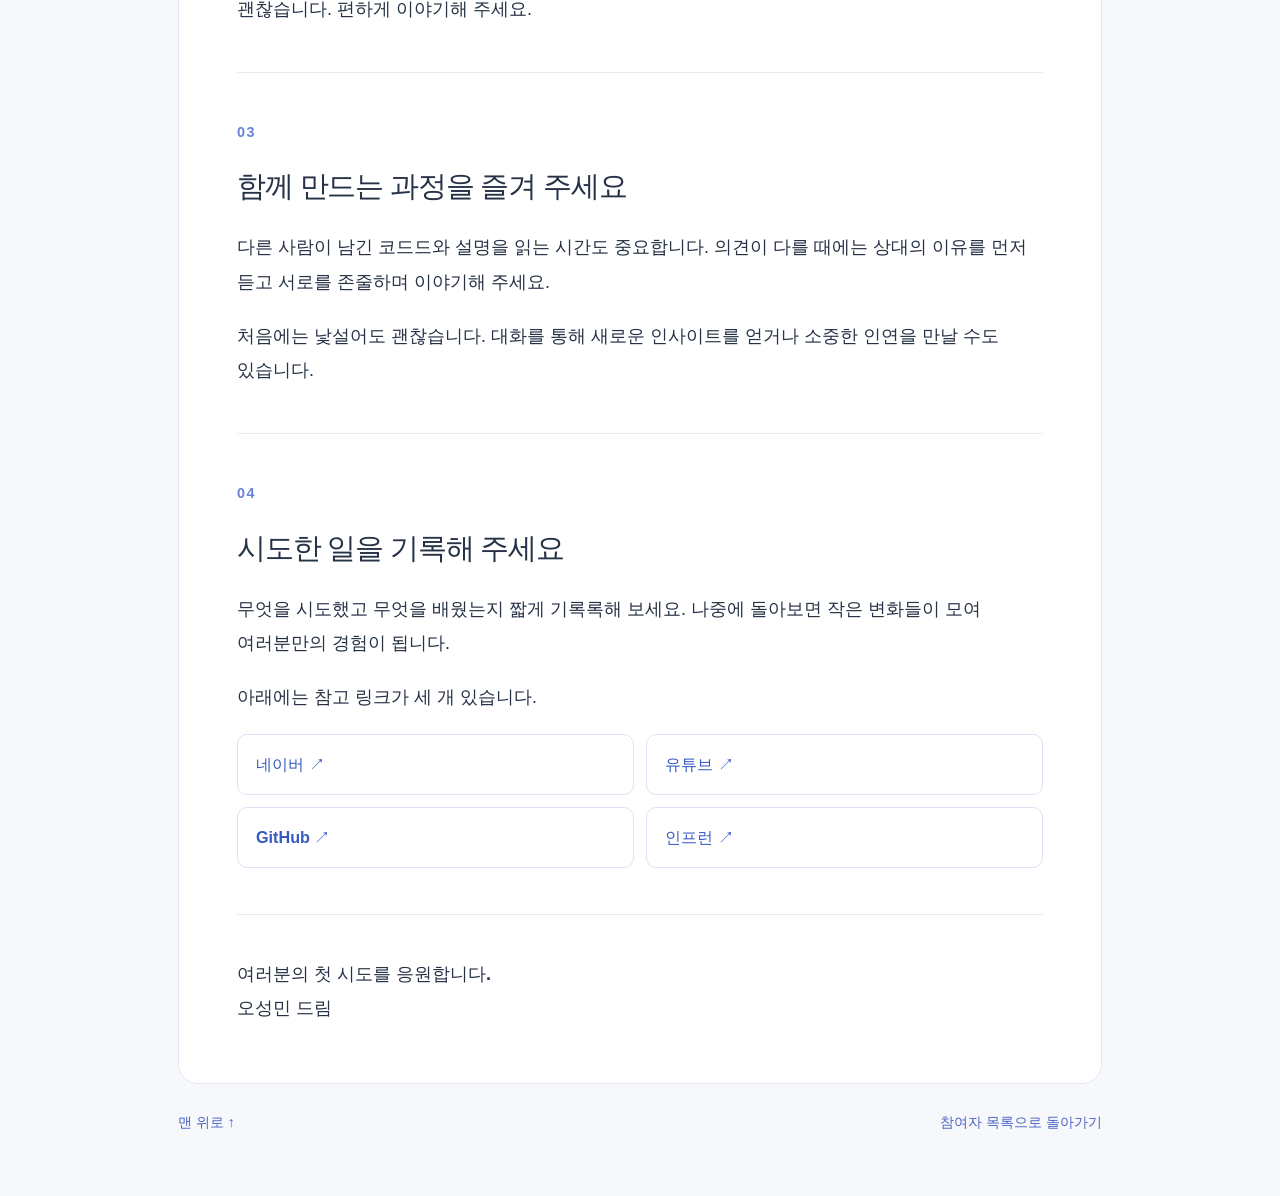
==== commit 77a332df: "사이트 헤더 이름 변경" ====
--- a/src/notice/index.html
+++ b/src/notice/index.html
@@ -11,7 +11,7 @@
   <body>
     <div class="page-shell" id="page-top">
       <header class="site-header">
-        <a class="site-brand" href="../index.html">Open Source Practice</a>
+        <a class="site-brand" href="../index.html">인프런 오픈소스 챌린지</a>
         <a class="issues-link" href="https://github.com/osm-dev-io/opensource-practice/issues">Issues에서 제보하기 <span aria-hidden="true">↗</span></a>
       </header>
 
